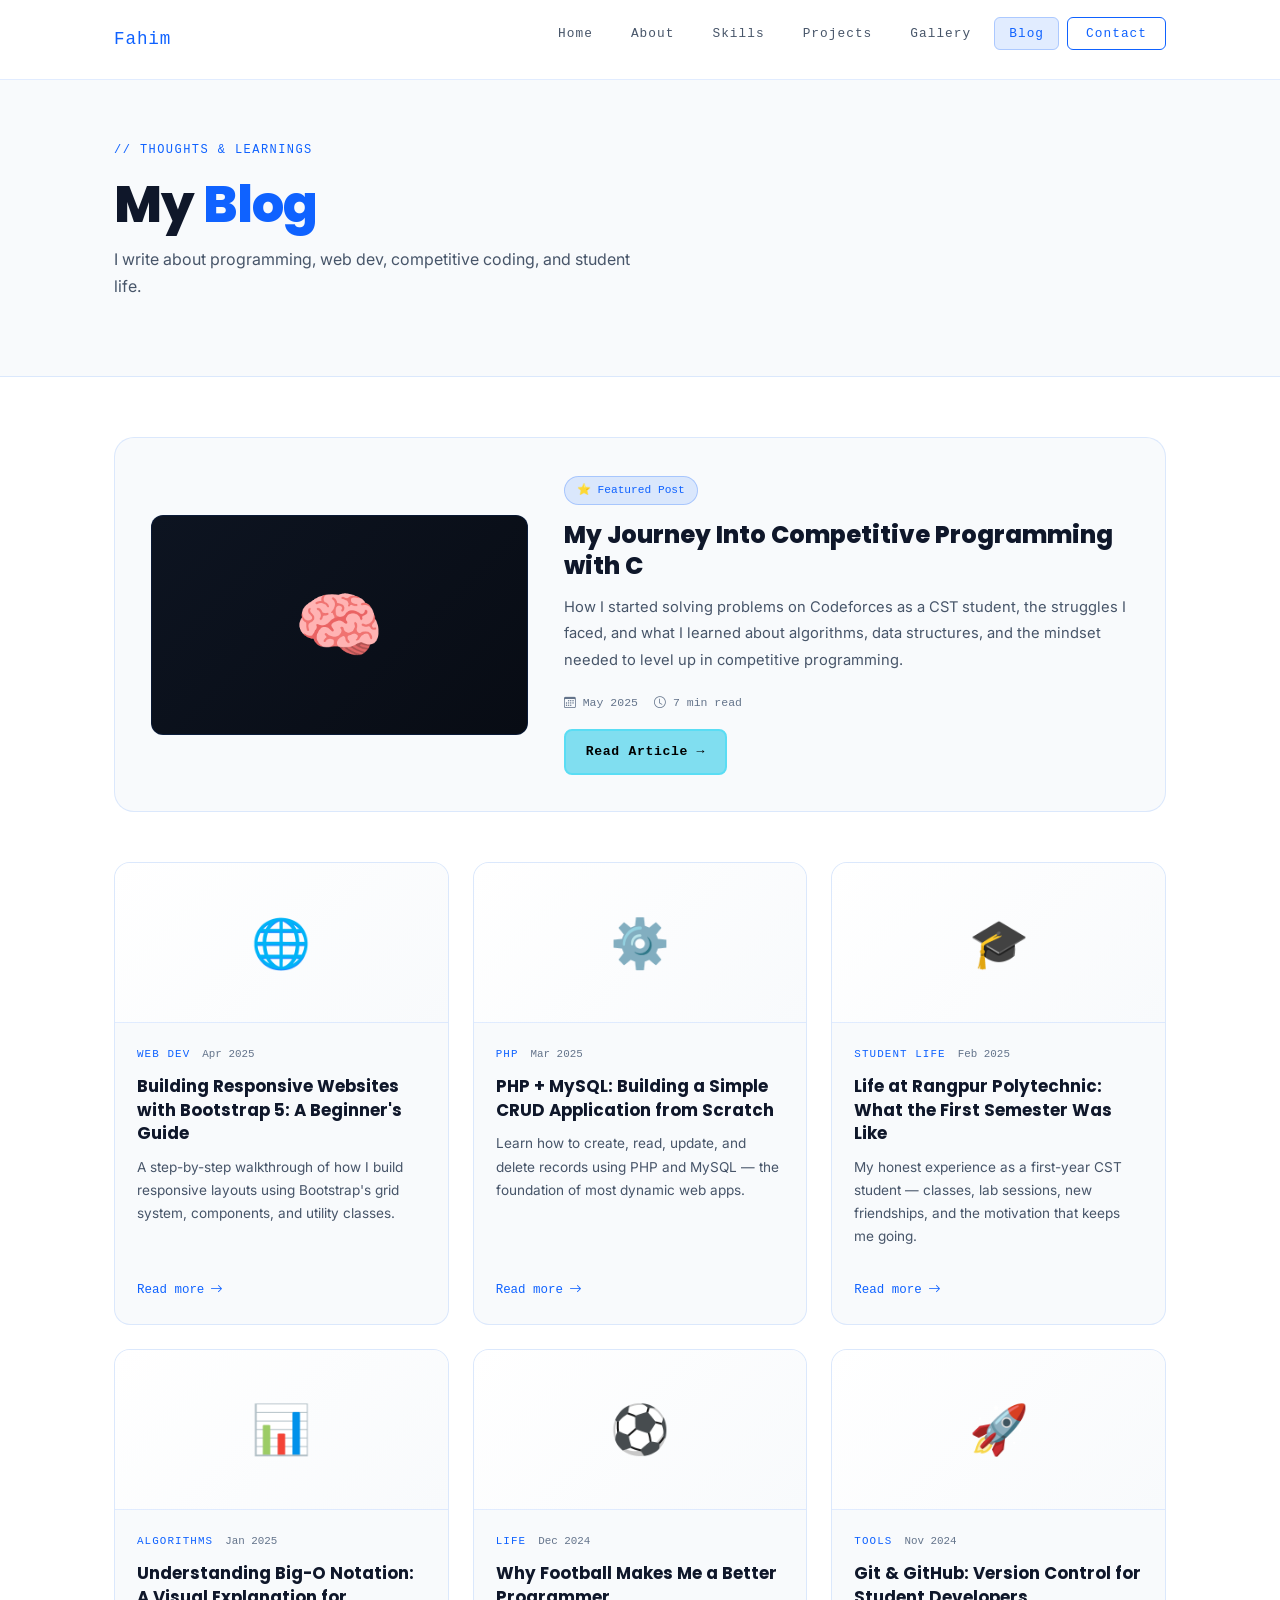
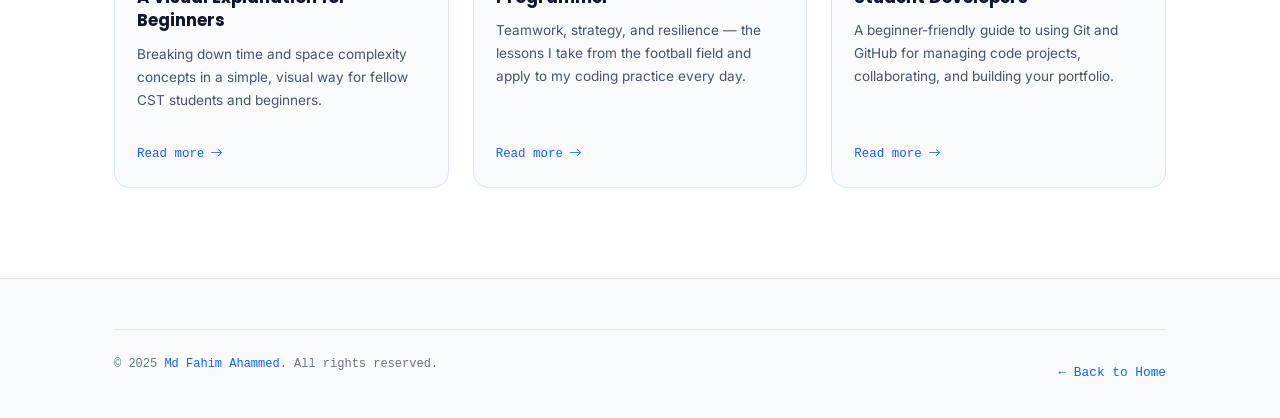
==== blog.html @ 5da4d7ac "first commit" ====
<!DOCTYPE html>
<html lang="en">
<head>
  <meta charset="UTF-8" />
  <meta name="viewport" content="width=device-width, initial-scale=1.0" />
  <title>Blog | Md Fahim Ahammed</title>
  <link href="https://cdn.jsdelivr.net/npm/bootstrap@5.3.2/dist/css/bootstrap.min.css" rel="stylesheet" />
  <link href="https://cdn.jsdelivr.net/npm/bootstrap-icons@1.11.3/font/bootstrap-icons.css" rel="stylesheet" />
  <link rel="stylesheet" href="../css/style.css" />
  <style>
    .page-hero {
      padding: 140px 0 60px;
      background: var(--bg-secondary);
      border-bottom: 1px solid var(--border);
    }
    .page-hero-tag {
      font-family: var(--font-mono);
      font-size: 0.75rem;
      color: var(--accent);
      letter-spacing: 0.12em;
      text-transform: uppercase;
      margin-bottom: 14px;
    }
    .page-hero-title {
      font-family: var(--font-display);
      font-size: clamp(2rem, 4vw, 3.2rem);
      font-weight: 800;
      letter-spacing: -0.02em;
    }
    .page-hero-title span { color: var(--accent); }
    .blog-section { padding: 60px 0 90px; }

    .featured-post {
      background: var(--bg-card);
      border: 1px solid var(--border);
      border-radius: 20px;
      padding: 36px;
      display: grid;
      grid-template-columns: 1fr 1.5fr;
      gap: 36px;
      align-items: center;
      margin-bottom: 50px;
      transition: var(--transition);
    }
    .featured-post:hover { border-color: var(--border-hover); box-shadow: var(--shadow-glow); }

    .featured-thumb {
      height: 220px;
      background: linear-gradient(135deg, #0d1421, #080c14);
      border-radius: 12px;
      display: flex;
      align-items: center;
      justify-content: center;
      font-size: 4.5rem;
      border: 1px solid var(--border);
    }

    .featured-label {
      display: inline-block;
      padding: 4px 12px;
      background: var(--accent-glow);
      border: 1px solid var(--border-hover);
      border-radius: 99px;
      font-family: var(--font-mono);
      font-size: 0.7rem;
      color: var(--accent);
      margin-bottom: 14px;
    }

    .featured-title {
      font-family: var(--font-display);
      font-size: 1.5rem;
      font-weight: 800;
      color: var(--text-primary);
      line-height: 1.3;
      margin-bottom: 12px;
    }

    .featured-excerpt {
      color: var(--text-secondary);
      font-size: 0.92rem;
      line-height: 1.8;
      margin-bottom: 20px;
    }

    @media (max-width: 768px) {
      .featured-post { grid-template-columns: 1fr; }
    }
  </style>
</head>
<body>

<!-- NAVBAR -->
<nav class="navbar" id="navbar">
  <div class="container">
    <a href="../index.html" class="nav-logo">Fahim<span></span></a>
    <ul class="nav-links" id="navLinks">
      <li><a href="../index.html">Home</a></li>
      <li><a href="../index.html#about">About</a></li>
      <li><a href="../index.html#skills">Skills</a></li>
      <li><a href="projects.html">Projects</a></li>
      <li><a href="gallery.html">Gallery</a></li>
      <li><a href="blog.html" class="active">Blog</a></li>
      <li><a href="../index.html#contact" class="nav-cta">Contact</a></li>
    </ul>
    <button class="hamburger" id="hamburger"><span></span><span></span><span></span></button>
  </div>
</nav>

<!-- PAGE HERO -->
<div class="page-hero">
  <div class="container">
    <div class="page-hero-tag">// Thoughts & Learnings</div>
    <h1 class="page-hero-title">My <span>Blog</span></h1>
    <p class="section-subtitle" style="margin-top:10px">I write about programming, web dev, competitive coding, and student life.</p>
  </div>
</div>

<!-- BLOG -->
<section class="blog-section">
  <div class="container">

    <!-- Featured Post -->
    <div class="featured-post fade-up">
      <div class="featured-thumb">🧠</div>
      <div>
        <span class="featured-label">⭐ Featured Post</span>
        <h2 class="featured-title">My Journey Into Competitive Programming with C</h2>
        <p class="featured-excerpt">
          How I started solving problems on Codeforces as a CST student, the struggles I faced,
          and what I learned about algorithms, data structures, and the mindset needed to level up in competitive programming.
        </p>
        <div style="display:flex;gap:16px;align-items:center;flex-wrap:wrap;">
          <span style="font-family:var(--font-mono);font-size:0.72rem;color:var(--text-muted)">
            <i class="bi bi-calendar3"></i> May 2025
          </span>
          <span style="font-family:var(--font-mono);font-size:0.72rem;color:var(--text-muted)">
            <i class="bi bi-clock"></i> 7 min read
          </span>
        </div>
        <a href="#" class="btn-primary" style="display:inline-flex;margin-top:16px;font-size:0.82rem;padding:10px 20px;">
          Read Article →
        </a>
      </div>
    </div>

    <!-- Blog Grid -->
    <div class="blog-grid">

      <a class="blog-card fade-up" href="#">
        <div class="blog-thumb">🌐</div>
        <div class="blog-body">
          <div class="blog-meta">
            <span class="blog-cat">Web Dev</span>
            <span class="blog-date">Apr 2025</span>
          </div>
          <h3 class="blog-title">Building Responsive Websites with Bootstrap 5: A Beginner's Guide</h3>
          <p class="blog-excerpt">
            A step-by-step walkthrough of how I build responsive layouts using Bootstrap's grid system, components, and utility classes.
          </p>
          <span class="blog-read-more">Read more <i class="bi bi-arrow-right"></i></span>
        </div>
      </a>

      <a class="blog-card fade-up" href="#">
        <div class="blog-thumb">⚙️</div>
        <div class="blog-body">
          <div class="blog-meta">
            <span class="blog-cat">PHP</span>
            <span class="blog-date">Mar 2025</span>
          </div>
          <h3 class="blog-title">PHP + MySQL: Building a Simple CRUD Application from Scratch</h3>
          <p class="blog-excerpt">
            Learn how to create, read, update, and delete records using PHP and MySQL — the foundation of most dynamic web apps.
          </p>
          <span class="blog-read-more">Read more <i class="bi bi-arrow-right"></i></span>
        </div>
      </a>

      <a class="blog-card fade-up" href="#">
        <div class="blog-thumb">🎓</div>
        <div class="blog-body">
          <div class="blog-meta">
            <span class="blog-cat">Student Life</span>
            <span class="blog-date">Feb 2025</span>
          </div>
          <h3 class="blog-title">Life at Rangpur Polytechnic: What the First Semester Was Like</h3>
          <p class="blog-excerpt">
            My honest experience as a first-year CST student — classes, lab sessions, new friendships, and the motivation that keeps me going.
          </p>
          <span class="blog-read-more">Read more <i class="bi bi-arrow-right"></i></span>
        </div>
      </a>

      <a class="blog-card fade-up" href="#">
        <div class="blog-thumb">📊</div>
        <div class="blog-body">
          <div class="blog-meta">
            <span class="blog-cat">Algorithms</span>
            <span class="blog-date">Jan 2025</span>
          </div>
          <h3 class="blog-title">Understanding Big-O Notation: A Visual Explanation for Beginners</h3>
          <p class="blog-excerpt">
            Breaking down time and space complexity concepts in a simple, visual way for fellow CST students and beginners.
          </p>
          <span class="blog-read-more">Read more <i class="bi bi-arrow-right"></i></span>
        </div>
      </a>

      <a class="blog-card fade-up" href="#">
        <div class="blog-thumb">⚽</div>
        <div class="blog-body">
          <div class="blog-meta">
            <span class="blog-cat">Life</span>
            <span class="blog-date">Dec 2024</span>
          </div>
          <h3 class="blog-title">Why Football Makes Me a Better Programmer</h3>
          <p class="blog-excerpt">
            Teamwork, strategy, and resilience — the lessons I take from the football field and apply to my coding practice every day.
          </p>
          <span class="blog-read-more">Read more <i class="bi bi-arrow-right"></i></span>
        </div>
      </a>

      <a class="blog-card fade-up" href="#">
        <div class="blog-thumb">🚀</div>
        <div class="blog-body">
          <div class="blog-meta">
            <span class="blog-cat">Tools</span>
            <span class="blog-date">Nov 2024</span>
          </div>
          <h3 class="blog-title">Git & GitHub: Version Control for Student Developers</h3>
          <p class="blog-excerpt">
            A beginner-friendly guide to using Git and GitHub for managing code projects, collaborating, and building your portfolio.
          </p>
          <span class="blog-read-more">Read more <i class="bi bi-arrow-right"></i></span>
        </div>
      </a>

    </div>
  </div>
</section>

<!-- FOOTER -->
<footer class="footer">
  <div class="container">
    <div class="footer-bottom">
      <p class="footer-copy">&copy; 2025 <span>Md Fahim Ahammed</span>. All rights reserved.</p>
      <a href="../index.html" style="font-family:var(--font-mono);font-size:0.8rem;color:var(--accent);text-decoration:none;">← Back to Home</a>
    </div>
  </div>
</footer>

<a href="#" class="back-top" id="backTop">↑</a>

<script src="https://cdn.jsdelivr.net/npm/bootstrap@5.3.2/dist/js/bootstrap.bundle.min.js"></script>
<script src="../js/main.js"></script>
</body>
</html>
---- css/style.css ----
/* =============================================
   Md Fahim Ahammed - Portfolio CSS
   ============================================= */

@import url("https://fonts.googleapis.com/css2?family=Inter:wght@300;400;500;600;700&family=Poppins:wght@400;500;600;700&display=swap");

:root {
  --bg-primary: #ffffff;
  --bg-secondary: #f8fafc;
  --bg-card: #f8fafc;
  --accent: #0f62ff;
  --accent-2: #7c3aed;
  --accent-glow: rgba(15, 98, 255, 0.12);
  --text-primary: #0f172a;
  --text-secondary: #475569;
  --text-muted: #64748b;

  --border: rgba(15, 98, 255, 0.12);
  --border-hover: rgba(15, 98, 255, 0.25);
  --font-display: "Poppins", sans-serif;
  --font-mono: "Space Mono", monospace;
  --font-body: "Inter", sans-serif;
  --transition: all 0.3s cubic-bezier(0.4, 0, 0.2, 1);
  --shadow-glow: 0 0 30px rgba(0, 212, 255, 0.15);
  --container-width: 1100px;
}

* {
  margin: 0;
  padding: 0;
  box-sizing: border-box;
}

html {
  scroll-behavior: smooth;
  font-size: 16px;
}

body {
  background-color: var(--bg-primary);
  color: var(--text-primary);
  font-family: var(--font-body);
  line-height: 1.7;
  overflow-x: hidden;
}

/* ---- Scrollbar ---- */
::-webkit-scrollbar {
  width: 5px;
}
::-webkit-scrollbar-track {
  background: var(--bg-primary);
}
::-webkit-scrollbar-thumb {
  background: var(--accent);
  border-radius: 99px;
}

/* ---- Selection ---- */
::selection {
  background: var(--accent);
  color: #000;
}

/* ---- Container ---- */
.container {
  max-width: var(--container-width);
  margin: 0 auto;
  padding: 0 24px;
}

/* =============================================
   NAVBAR
   ============================================= */
.navbar {
  position: fixed;
  top: 0;
  left: 0;
  right: 0;
  z-index: 1000;
  padding: 18px 0;
  background: rgba(255, 255, 255, 0.95);
  backdrop-filter: blur(20px);
  -webkit-backdrop-filter: blur(20px);
  border-bottom: 1px solid rgba(15, 98, 255, 0.12);
  transition: var(--transition);
}

.navbar.scrolled {
  padding: 12px 0;
  box-shadow: 0 10px 30px rgba(15, 98, 255, 0.08);
}

.navbar .container {
  display: flex;
  align-items: center;
  justify-content: space-between;
}

.nav-logo {
  font-family: var(--font-mono);
  font-size: 1.1rem;
  color: var(--accent);
  text-decoration: none;
  letter-spacing: 0.05em;
}

.nav-logo span {
  color: var(--text-secondary);
}

.nav-links {
  display: flex;
  align-items: center;
  gap: 8px;
  list-style: none;
}

.nav-links a {
  color: var(--text-secondary);
  text-decoration: none;
  font-family: var(--font-mono);
  font-size: 0.8rem;
  letter-spacing: 0.08em;
  padding: 8px 14px;
  border-radius: 6px;
  transition: var(--transition);
  border: 1px solid transparent;
}

.nav-links a:hover,
.nav-links a.active {
  color: var(--accent);
  border-color: var(--border-hover);
  background: var(--accent-glow);
}

.nav-cta {
  font-family: var(--font-mono);
  font-size: 0.8rem;
  color: var(--accent) !important;
  border: 1px solid var(--accent) !important;
  padding: 8px 18px !important;
  border-radius: 6px;
  transition: var(--transition) !important;
}

.nav-cta:hover {
  background: var(--accent) !important;
  color: #000 !important;
}

.hamburger {
  display: none;
  flex-direction: column;
  gap: 5px;
  cursor: pointer;
  padding: 4px;
  background: none;
  border: none;
}

.hamburger span {
  width: 24px;
  height: 2px;
  background: var(--accent);
  display: block;
  transition: var(--transition);
  border-radius: 2px;
}

.hamburger.open span:nth-child(1) {
  transform: rotate(45deg) translate(5px, 5px);
}
.hamburger.open span:nth-child(2) {
  opacity: 0;
}
.hamburger.open span:nth-child(3) {
  transform: rotate(-45deg) translate(5px, -5px);
}

/* =============================================
   HERO SECTION
   ============================================= */
.hero {
  min-height: 100vh;
  display: flex;
  align-items: center;
  padding: 120px 0 80px;
  position: relative;
  overflow: hidden;
}

.hero::before {
  content: "";
  position: absolute;
  top: -200px;
  right: -200px;
  width: 600px;
  height: 600px;
  background: radial-gradient(
    circle,
    rgba(0, 212, 255, 0.08) 0%,
    transparent 70%
  );
  pointer-events: none;
}

.hero::after {
  content: "";
  position: absolute;
  bottom: -100px;
  left: -100px;
  width: 400px;
  height: 400px;
  background: radial-gradient(
    circle,
    rgba(124, 58, 237, 0.06) 0%,
    transparent 70%
  );
  pointer-events: none;
}

.hero-grid {
  display: grid;
  grid-template-columns: 1fr 420px;
  gap: 60px;
  align-items: center;
}

.hero-tag {
  display: inline-flex;
  align-items: center;
  gap: 8px;
  font-family: var(--font-mono);
  font-size: 0.75rem;
  color: var(--accent);
  letter-spacing: 0.12em;
  text-transform: uppercase;
  margin-bottom: 24px;
  padding: 6px 14px;
  border: 1px solid var(--border-hover);
  border-radius: 99px;
  background: var(--accent-glow);
}

.hero-tag::before {
  content: "";
  width: 6px;
  height: 6px;
  background: var(--accent);
  border-radius: 50%;
  animation: pulse 2s infinite;
}

@keyframes pulse {
  0%,
  100% {
    opacity: 1;
    transform: scale(1);
  }
  50% {
    opacity: 0.5;
    transform: scale(0.8);
  }
}

.hero-title {
  font-family: var(--font-display);
  font-size: clamp(2.2rem, 5vw, 3.8rem);
  font-weight: 800;
  line-height: 1.1;
  margin-bottom: 16px;
  letter-spacing: -0.02em;
}

.hero-title .name {
  color: var(--accent);
  display: block;
}

.hero-subtitle {
  font-family: var(--font-mono);
  font-size: clamp(0.85rem, 1.5vw, 1rem);
  color: var(--text-secondary);
  margin-bottom: 20px;
  letter-spacing: 0.05em;
}

.typed-text {
  color: var(--accent);
  border-right: 2px solid var(--accent);
  animation: blink 0.8s infinite;
}

@keyframes blink {
  0%,
  100% {
    border-color: var(--accent);
  }
  50% {
    border-color: transparent;
  }
}

.hero-description {
  color: var(--text-secondary);
  font-size: 1rem;
  max-width: 520px;
  margin-bottom: 36px;
  line-height: 1.8;
}

.hero-buttons {
  display: flex;
  gap: 14px;
  flex-wrap: wrap;
  margin-bottom: 40px;
}

.btn-primary {
  display: inline-flex;
  align-items: center;
  gap: 8px;
  padding: 14px 28px;
  background-color: #4ad3ebb0;
  color: #000000;
  font-family: var(--font-mono);
  font-size: 0.85rem;
  font-weight: 700;
  text-decoration: none;
  border-radius: 8px;
  letter-spacing: 0.05em;
  transition: var(--transition);
  border: 2px solid #5addf4;
}

.btn-primary:hover {
  background: rgba(255, 255, 255, 0.95);
  color: var(--accent-2);
  border-color: rgba(15, 98, 255, 0.12);
  box-shadow: 0 14px 35px rgba(15, 98, 255, 0.12);
  transform: translateY(-2px);
}

.btn-secondary {
  display: inline-flex;
  align-items: center;
  gap: 8px;
  padding: 14px 28px;
  background: transparent;
  color: var(--text-primary);
  font-family: var(--font-mono);
  font-size: 0.85rem;
  text-decoration: none;
  border-radius: 8px;
  letter-spacing: 0.05em;
  transition: var(--transition);
  border: 2px solid var(--border);
}

.btn-secondary:hover {
  border-color: rgba(15, 98, 255, 0.12);
  color: var(--accent);
  background: rgba(255, 255, 255, 0.95);
  box-shadow: 0 14px 35px rgba(15, 98, 255, 0.12);
  transform: translateY(-2px);
}

.hero-socials {
  display: flex;
  gap: 12px;
}

.social-link {
  width: 40px;
  height: 40px;
  display: flex;
  align-items: center;
  justify-content: center;
  border: 1px solid var(--border);
  border-radius: 8px;
  color: var(--text-secondary);
  text-decoration: none;
  transition: var(--transition);
  font-size: 1rem;
}

.social-link:hover {
  border-color: var(--accent);
  color: var(--accent);
  background: var(--accent-glow);
  transform: translateY(-3px);
}

/* Hero Image */
.hero-image-wrap {
  position: relative;
  display: flex;
  justify-content: center;
}

.hero-image-frame {
  position: relative;
  width: 340px;
  height: 420px;
}

.hero-image-frame::before {
  content: "";
  position: absolute;
  inset: -2px;
  border-radius: 20px;
  background: linear-gradient(
    135deg,
    var(--accent),
    var(--accent-2),
    transparent
  );
  z-index: 0;
}

.hero-image-frame::after {
  content: "";
  position: absolute;
  top: 16px;
  left: 16px;
  right: -16px;
  bottom: -16px;
  border: 1px solid var(--border-hover);
  border-radius: 20px;
  z-index: -1;
}

.hero-image-frame img {
  position: relative;
  z-index: 1;
  width: 100%;
  height: 100%;
  object-fit: cover;
  border-radius: 18px;
  display: block;
}

.hero-badge {
  position: absolute;
  bottom: -20px;
  left: -20px;
  background: var(--bg-card);
  border: 1px solid var(--border-hover);
  border-radius: 12px;
  padding: 12px 16px;
  display: flex;
  align-items: center;
  gap: 10px;
  z-index: 2;
}

.hero-badge .badge-icon {
  font-size: 1.5rem;
}

.hero-badge .badge-text {
  font-family: var(--font-mono);
  font-size: 0.7rem;
  color: var(--text-secondary);
  line-height: 1.4;
}

.hero-badge .badge-text strong {
  display: block;
  color: var(--accent);
  font-size: 0.8rem;
}

/* Stats bar */
.hero-stats {
  display: flex;
  gap: 40px;
  margin-top: 20px;
  padding-top: 20px;
  border-top: 1px solid var(--border);
}

.stat-item .stat-num {
  font-family: var(--font-display);
  font-size: 1.6rem;
  font-weight: 800;
  color: var(--accent);
  line-height: 1;
}

.stat-item .stat-label {
  font-size: 0.75rem;
  color: var(--text-muted);
  font-family: var(--font-mono);
  letter-spacing: 0.05em;
  margin-top: 4px;
}

/* =============================================
   SECTION COMMON
   ============================================= */
section {
  padding: 90px 0;
}

.section-header {
  margin-bottom: 56px;
}

.section-tag {
  display: inline-flex;
  align-items: center;
  gap: 8px;
  font-family: var(--font-mono);
  font-size: 0.72rem;
  color: var(--accent);
  letter-spacing: 0.15em;
  text-transform: uppercase;
  margin-bottom: 12px;
}

.section-tag::before {
  content: "//";
  opacity: 0.5;
}

.section-title {
  font-family: var(--font-display);
  font-size: clamp(1.8rem, 3vw, 2.6rem);
  font-weight: 800;
  line-height: 1.15;
  letter-spacing: -0.02em;
}

.section-title span {
  color: var(--accent);
}

.section-subtitle {
  color: var(--text-secondary);
  font-size: 1rem;
  margin-top: 12px;
  max-width: 520px;
}

/* =============================================
   ABOUT SECTION
   ============================================= */
.about-bg {
  background: var(--bg-secondary);
}

.about-grid {
  display: grid;
  grid-template-columns: 1fr 1fr;
  gap: 60px;
  align-items: start;
}

.about-text p {
  color: var(--text-secondary);
  margin-bottom: 16px;
  line-height: 1.85;
}

.about-text p strong {
  color: var(--accent);
}

.about-info-grid {
  display: grid;
  grid-template-columns: 1fr 1fr;
  gap: 14px;
  margin-top: 28px;
}

.info-item {
  background: var(--bg-card);
  border: 1px solid var(--border);
  border-radius: 10px;
  padding: 14px 16px;
  transition: var(--transition);
}

.info-item:hover {
  border-color: var(--border-hover);
}

.info-item .info-label {
  font-family: var(--font-mono);
  font-size: 0.68rem;
  color: var(--text-muted);
  text-transform: uppercase;
  letter-spacing: 0.1em;
  margin-bottom: 4px;
}

.info-item .info-value {
  font-size: 0.9rem;
  color: var(--text-primary);
  font-weight: 500;
}

/* Education Timeline */
.education-title {
  font-family: var(--font-display);
  font-size: 1.1rem;
  font-weight: 700;
  color: var(--text-primary);
  margin-bottom: 20px;
}

.timeline {
  position: relative;
  padding-left: 24px;
}

.timeline::before {
  content: "";
  position: absolute;
  left: 0;
  top: 0;
  bottom: 0;
  width: 1px;
  background: var(--border);
}

.timeline-item {
  position: relative;
  margin-bottom: 28px;
  padding-bottom: 28px;
  border-bottom: 1px solid var(--border);
}

.timeline-item:last-child {
  border-bottom: none;
  margin-bottom: 0;
}

.timeline-item::before {
  content: "";
  position: absolute;
  left: -28px;
  top: 6px;
  width: 10px;
  height: 10px;
  background: var(--accent);
  border-radius: 50%;
  box-shadow: 0 0 10px var(--accent);
}

.timeline-year {
  font-family: var(--font-mono);
  font-size: 0.72rem;
  color: var(--accent);
  letter-spacing: 0.1em;
  margin-bottom: 6px;
}

.timeline-school {
  font-family: var(--font-display);
  font-size: 1rem;
  font-weight: 700;
  color: var(--text-primary);
  margin-bottom: 4px;
}

.timeline-detail {
  font-size: 0.85rem;
  color: var(--text-secondary);
}

.timeline-badge {
  display: inline-block;
  margin-top: 6px;
  padding: 3px 10px;
  background: var(--accent-glow);
  border: 1px solid var(--border-hover);
  border-radius: 99px;
  font-family: var(--font-mono);
  font-size: 0.7rem;
  color: var(--accent);
}

/* =============================================
   SKILLS SECTION
   ============================================= */
.skills-grid {
  display: grid;
  grid-template-columns: repeat(auto-fit, minmax(260px, 1fr));
  gap: 20px;
}

.skill-card {
  background: var(--bg-card);
  border: 1px solid var(--border);
  border-radius: 14px;
  padding: 24px;
  transition: var(--transition);
  position: relative;
  overflow: hidden;
}

.skill-card::before {
  content: "";
  position: absolute;
  top: 0;
  left: 0;
  right: 0;
  height: 2px;
  background: linear-gradient(90deg, var(--accent), var(--accent-2));
  transform: scaleX(0);
  transition: var(--transition);
}

.skill-card:hover::before {
  transform: scaleX(1);
}
.skill-card:hover {
  border-color: var(--border-hover);
  transform: translateY(-4px);
}

.skill-card-icon {
  font-size: 1.8rem;
  margin-bottom: 14px;
}

.skill-card-title {
  font-family: var(--font-display);
  font-size: 1rem;
  font-weight: 700;
  color: var(--text-primary);
  margin-bottom: 14px;
}

.skill-tags {
  display: flex;
  flex-wrap: wrap;
  gap: 8px;
}

.skill-tag {
  padding: 4px 10px;
  background: var(--bg-secondary);
  border: 1px solid var(--border);
  border-radius: 6px;
  font-family: var(--font-mono);
  font-size: 0.72rem;
  color: var(--text-secondary);
  transition: var(--transition);
}

.skill-tag:hover {
  background-color: #f6a9ee;
  border-color: #bf72af:
  color: black;
}

.learning-note {
  margin-top: 16px;
  font-family: var(--font-mono);
  font-size: 0.82rem;
  color: var(--text-secondary);
  line-height: 1.5;
}

.learning-note a {
  color: var(--accent);
  text-decoration: none;
}

.learning-note a:hover {
  text-decoration: underline;
}

/* =============================================
   PROJECTS SECTION
   ============================================= */
.projects-bg {
  background: var(--bg-secondary);
}

.projects-grid {
  display: grid;
  grid-template-columns: repeat(auto-fit, minmax(300px, 1fr));
  gap: 24px;
}

.project-card {
  background: var(--bg-card);
  border: 1px solid var(--border);
  border-radius: 16px;
  overflow: hidden;
  transition: var(--transition);
  display: flex;
  flex-direction: column;
}

.project-card:hover {
  border-color: rgba(15, 98, 255, 0.18);
  transform: translateY(-4px);
  box-shadow:
    0 12px 24px rgba(15, 98, 255, 0.12),
    0 4px 16px rgba(15, 23, 42, 0.08);
}

.project-img {
  height: 190px;
  background: linear-gradient(135deg, var(--bg-secondary), var(--bg-primary));
  display: flex;
  align-items: center;
  justify-content: center;
  font-size: 3.5rem;
  position: relative;
  overflow: hidden;
}

.project-img img {
  width: 100%;
  height: 100%;
  object-fit: cover;
  display: block;
}

.project-img::after {
  content: "";
  position: absolute;
  inset: 0;
  /* background: linear-gradient(to bottom, transparent 50%, var(--bg-card)); */
}

.project-body {
  padding: 22px;
  flex: 1;
  display: flex;
  flex-direction: column;
}

.project-status {
  display: inline-block;
  padding: 3px 10px;
  border-radius: 99px;
  font-family: var(--font-mono);
  font-size: 0.68rem;
  letter-spacing: 0.08em;
  margin-bottom: 12px;
}

.project-status.live {
  background: rgba(0, 255, 128, 0.1);
  border: 1px solid rgba(0, 255, 128, 0.3);
  color: var(--accent-2);
}

.project-status.wip {
  background: rgba(255, 166, 0, 0.1);
  border: 1px solid rgba(255, 166, 0, 0.3);
  color: #ffa600;
}

.project-title {
  font-family: var(--font-display);
  font-size: 1.15rem;
  font-weight: 700;
  color: var(--text-primary);
  margin-bottom: 8px;
}

.project-desc {
  color: var(--text-secondary);
  font-size: 0.88rem;
  line-height: 1.7;
  flex: 1;
  margin-bottom: 18px;
}

.project-tech {
  display: flex;
  flex-wrap: wrap;
  gap: 6px;
  margin-bottom: 18px;
}

.tech-tag {
  padding: 3px 10px;
  background: var(--accent-glow);
  border: 1px solid var(--border-hover);
  border-radius: 6px;
  font-family: var(--font-mono);
  font-size: 0.68rem;
  color: var(--accent);
}

.project-links {
  display: flex;
  gap: 10px;
}

.project-link {
  display: inline-flex;
  align-items: center;
  gap: 6px;
  padding: 8px 16px;
  border-radius: 8px;
  font-family: var(--font-mono);
  font-size: 0.75rem;
  text-decoration: none;
  transition: var(--transition);
  border: 1px solid var(--border);
  color: var(--text-secondary);
}

.project-link:hover {
  border-color: var(--accent);
  color: var(--accent);
  background: var(--accent-glow);
}

.project-link.primary {
  background-color: #5addf4;
  color: #000;
  border-color: #05cff2;
}

.project-link.primary:hover {
  background: transparent;
  color: var(--accent);
}

/* =============================================
   GALLERY SECTION
   ============================================= */
.gallery-grid {
  display: grid;
  grid-template-columns: repeat(auto-fill, minmax(220px, 1fr));
  gap: 16px;
}

.gallery-item {
  position: relative;
  aspect-ratio: 1;
  border-radius: 12px;
  overflow: hidden;
  border: 1px solid var(--border);
  cursor: pointer;
  background: var(--bg-card);
  display: flex;
  align-items: center;
  justify-content: center;
  transition: var(--transition);
}

.gallery-item img {
  width: 100%;
  height: 100%;
  object-fit: cover;
  transition: var(--transition);
}

.gallery-item:hover img {
  transform: scale(1.05);
}

.gallery-overlay {
  position: absolute;
  inset: 0;
  background: rgba(0, 0, 0, 0.65);
  display: flex;
  align-items: center;
  justify-content: center;
  opacity: 0;
  transition: var(--transition);
}

.gallery-item:hover .gallery-overlay {
  opacity: 1;
}

.gallery-overlay span {
  color: #fff;
  font-size: 1.5rem;
}

.gallery-placeholder {
  font-size: 2.5rem;
  color: var(--text-muted);
  flex-direction: column;
  gap: 8px;
}

.gallery-placeholder p {
  font-size: 0.75rem;
  color: var(--text-muted);
  font-family: var(--font-mono);
}

/* Lightbox */
.lightbox {
  display: none;
  position: fixed;
  inset: 0;
  z-index: 9999;
  background: rgba(0, 0, 0, 0.92);
  align-items: center;
  justify-content: center;
}

.lightbox.active {
  display: flex;
}

.lightbox img {
  max-width: 90vw;
  max-height: 90vh;
  border-radius: 12px;
  object-fit: contain;
}

.lightbox-close {
  position: absolute;
  top: 20px;
  right: 24px;
  font-size: 2rem;
  color: #fff;
  cursor: pointer;
  background: none;
  border: none;
  line-height: 1;
}

.page-hero {
  padding: 140px 0 60px;
  background: var(--bg-secondary);
  border-bottom: 1px solid var(--border);
}

.page-hero-tag {
  font-family: var(--font-mono);
  font-size: 0.75rem;
  color: var(--accent);
  letter-spacing: 0.12em;
  text-transform: uppercase;
  margin-bottom: 14px;
}

.page-hero-title {
  font-family: var(--font-display);
  font-size: clamp(2rem, 4vw, 3.2rem);
  font-weight: 800;
  letter-spacing: -0.02em;
}

.page-hero-title span {
  color: var(--accent);
}

.page-hero-subtitle {
  margin-top: 10px;
}

.gallery-section {
  padding: 60px 0 90px;
}

.gallery-masonry {
  columns: 4;
  column-gap: 16px;
}

@media (max-width: 992px) {
  .gallery-masonry {
    columns: 3;
  }
}

@media (max-width: 640px) {
  .gallery-masonry {
    columns: 2;
  }
}

.gallery-cell {
  break-inside: avoid;
  margin-bottom: 16px;
  border-radius: 12px;
  overflow: hidden;
  border: 1px solid var(--border);
  background: var(--bg-card);
  position: relative;
  cursor: pointer;
  transition: var(--transition);
}

.gallery-cell:hover {
  border-color: var(--border);
  transform: none;
}

.gallery-cell img {
  width: 100%;
  display: block;
  transition: var(--transition);
}

.gallery-cell:hover img {
  transform: none;
}

.gallery-cell .overlay {
  position: absolute;
  inset: 0;
  background: rgba(0, 0, 0, 0.6);
  display: flex;
  align-items: center;
  justify-content: center;
  opacity: 0;
  transition: var(--transition);
  pointer-events: none;
}

.gallery-cell:hover .overlay {
  opacity: 0;
}

.gallery-cell .overlay i {
  font-size: 2rem;
  color: #fff;
}

.gallery-placeholder-cell {
  aspect-ratio: 1;
  display: flex;
  flex-direction: column;
  align-items: center;
  justify-content: center;
  gap: 8px;
  color: var(--text-muted);
  font-family: var(--font-mono);
  font-size: 0.72rem;
  text-align: center;
  padding: 20px;
}

.gallery-placeholder-cell .ph-icon {
  font-size: 2.2rem;
}

.add-photos-notice {
  background: var(--bg-card);
  border: 1px dashed var(--border-hover);
  border-radius: 14px;
  padding: 40px;
  text-align: center;
  margin-bottom: 40px;
}

.add-photos-notice .notice-icon {
  font-size: 2.5rem;
  margin-bottom: 12px;
}

.add-photos-notice h3 {
  font-family: var(--font-display);
  font-size: 1.2rem;
  margin-bottom: 8px;
}

.add-photos-notice p {
  color: var(--text-secondary);
  font-size: 0.88rem;
  max-width: 420px;
  margin: 0 auto;
}

.gallery-note-block {
  margin-top: 40px;
  padding: 20px;
  background: var(--bg-card);
  border: 1px solid var(--border);
  border-radius: 12px;
}

.gallery-note-text {
  font-family: var(--font-mono);
  font-size: 0.78rem;
  color: var(--text-secondary);
  margin: 0;
}

.accent-code {
  color: var(--accent);
}

.secondary-code {
  color: var(--text-secondary);
}

.accent-strong {
  color: var(--accent);
}

.footer-back-link {
  font-family: var(--font-mono);
  font-size: 0.8rem;
  color: var(--accent);
  text-decoration: none;
}

/* =============================================
   BLOG SECTION
   ============================================= */
.blog-bg {
  background: var(--bg-secondary);
}

.blog-grid {
  display: grid;
  grid-template-columns: repeat(auto-fit, minmax(300px, 1fr));
  gap: 24px;
}

.blog-card {
  background: var(--bg-card);
  border: 1px solid var(--border);
  border-radius: 16px;
  overflow: hidden;
  transition: var(--transition);
  text-decoration: none;
  display: flex;
  flex-direction: column;
}

.blog-card:hover {
  border-color: var(--border-hover);
  transform: translateY(-5px);
  box-shadow: var(--shadow-glow);
}

.blog-thumb {
  height: 160px;
  background: linear-gradient(135deg, var(--bg-primary), var(--bg-secondary));
  display: flex;
  align-items: center;
  justify-content: center;
  font-size: 3rem;
  border-bottom: 1px solid var(--border);
}

.blog-body {
  padding: 22px;
  flex: 1;
  display: flex;
  flex-direction: column;
}

.blog-meta {
  display: flex;
  align-items: center;
  gap: 12px;
  margin-bottom: 12px;
}

.blog-cat {
  font-family: var(--font-mono);
  font-size: 0.68rem;
  color: var(--accent);
  letter-spacing: 0.1em;
  text-transform: uppercase;
}

.blog-date {
  font-family: var(--font-mono);
  font-size: 0.68rem;
  color: var(--text-muted);
}

.blog-title {
  font-family: var(--font-display);
  font-size: 1.05rem;
  font-weight: 700;
  color: var(--text-primary);
  line-height: 1.4;
  margin-bottom: 10px;
}

.blog-excerpt {
  font-size: 0.85rem;
  color: var(--text-secondary);
  line-height: 1.7;
  flex: 1;
}

.blog-read-more {
  display: inline-flex;
  align-items: center;
  gap: 6px;
  margin-top: 16px;
  font-family: var(--font-mono);
  font-size: 0.78rem;
  color: var(--accent);
}

/* =============================================
   CONTACT SECTION
   ============================================= */
.contact-grid {
  display: grid;
  grid-template-columns: 1fr 1.4fr;
  gap: 60px;
  align-items: start;
}

.contact-info-title {
  font-family: var(--font-display);
  font-size: 1.1rem;
  font-weight: 700;
  margin-bottom: 20px;
}

.contact-info-desc {
  color: var(--text-secondary);
  font-size: 0.92rem;
  line-height: 1.8;
  margin-bottom: 28px;
}

.contact-item {
  display: flex;
  align-items: flex-start;
  gap: 14px;
  margin-bottom: 20px;
}

.contact-icon {
  width: 40px;
  height: 40px;
  background: var(--accent-glow);
  border: 1px solid var(--border-hover);
  border-radius: 8px;
  display: flex;
  align-items: center;
  justify-content: center;
  font-size: 1rem;
  flex-shrink: 0;
}

.contact-item-text .label {
  font-family: var(--font-mono);
  font-size: 0.68rem;
  color: var(--text-muted);
  text-transform: uppercase;
  letter-spacing: 0.1em;
  margin-bottom: 2px;
}

.contact-item-text .value {
  color: var(--text-primary);
  font-size: 0.9rem;
}

.contact-item-text a {
  color: var(--text-primary);
  text-decoration: none;
  transition: var(--transition);
}

.contact-item-text a:hover {
  color: var(--accent);
}

.contact-socials {
  display: flex;
  gap: 10px;
  margin-top: 24px;
  flex-wrap: wrap;
}

.contact-social-link {
  display: flex;
  align-items: center;
  gap: 8px;
  padding: 9px 14px;
  border: 1px solid var(--border);
  border-radius: 8px;
  text-decoration: none;
  color: var(--text-secondary);
  font-family: var(--font-mono);
  font-size: 0.72rem;
  transition: var(--transition);
}

.contact-social-link:hover {
  border-color: var(--accent);
  color: var(--accent);
  background: var(--accent-glow);
}

/* Contact Form */
.contact-form {
  background: var(--bg-card);
  border: 1px solid var(--border);
  border-radius: 16px;
  padding: 32px;
}

.form-group {
  margin-bottom: 20px;
}

.form-group label {
  display: block;
  font-family: var(--font-mono);
  font-size: 0.72rem;
  color: var(--text-secondary);
  letter-spacing: 0.1em;
  text-transform: uppercase;
  margin-bottom: 8px;
}

.form-group input,
.form-group textarea,
.form-group select {
  width: 100%;
  background: var(--bg-secondary);
  border: 1px solid var(--border);
  border-radius: 8px;
  padding: 12px 16px;
  color: var(--text-primary);
  font-family: var(--font-body);
  font-size: 0.92rem;
  outline: none;
  transition: var(--transition);
  resize: vertical;
}

.form-group input:focus,
.form-group textarea:focus,
.form-group select:focus {
  border-color: var(--accent);
  box-shadow: 0 0 0 3px var(--accent-glow);
}

.form-group textarea {
  min-height: 130px;
}

.form-row {
  display: grid;
  grid-template-columns: 1fr 1fr;
  gap: 16px;
}

.btn-submit {
  width: 100%;
  padding: 14px;
  background: var(--accent);
  color: #000;
  font-family: var(--font-mono);
  font-size: 0.85rem;
  font-weight: 700;
  letter-spacing: 0.08em;
  border: 2px solid var(--accent);
  border-radius: 8px;
  cursor: pointer;
  transition: var(--transition);
  display: flex;
  align-items: center;
  justify-content: center;
  gap: 8px;
}

.btn-submit:hover {
  background: transparent;
  color: var(--accent);
}

/* Notification Toast */
.toast {
  position: fixed;
  bottom: 30px;
  right: 30px;
  background: var(--bg-card);
  border: 1px solid #00ff80;
  border-radius: 12px;
  padding: 16px 22px;
  display: flex;
  align-items: center;
  gap: 12px;
  z-index: 9999;
  transform: translateY(100px);
  opacity: 0;
  transition: all 0.4s cubic-bezier(0.4, 0, 0.2, 1);
  min-width: 280px;
}

.toast.show {
  transform: translateY(0);
  opacity: 1;
}

.toast-icon {
  font-size: 1.3rem;
}
.toast-msg {
  font-family: var(--font-mono);
  font-size: 0.82rem;
  color: var(--text-primary);
}
.toast-msg span {
  display: block;
  font-size: 0.72rem;
  color: var(--text-muted);
  margin-top: 2px;
}

/* =============================================
   FOOTER
   ============================================= */
.footer {
  background: var(--bg-secondary);
  border-top: 1px solid var(--border);
  padding: 50px 0 28px;
}

.footer-grid {
  display: grid;
  grid-template-columns: 1.5fr 1fr 1fr;
  gap: 40px;
  margin-bottom: 40px;
}

.footer-brand {
  font-family: var(--font-mono);
  font-size: 1.1rem;
  color: var(--accent);
  margin-bottom: 12px;
  cursor: pointer;
  transition: var(--transition);
  display: inline-block;
  padding: 6px 10px;
  border-radius: 6px;
}



.footer-brand:hover span {
  display: none;
}

.footer-desc {
  color: var(--text-secondary);
  font-size: 0.88rem;
  line-height: 1.8;
  max-width: 280px;
}

.footer-col-title {
  font-family: var(--font-mono);
  font-size: 0.72rem;
  color: var(--text-muted);
  text-transform: uppercase;
  letter-spacing: 0.15em;
  margin-bottom: 16px;
}

.footer-links {
  list-style: none;
  display: flex;
  flex-direction: column;
  gap: 10px;
}

.footer-links a {
  color: var(--text-secondary);
  text-decoration: none;
  font-size: 0.88rem;
  transition: var(--transition);
  padding: 10px 14px;
  border-radius: 8px;
  border: 1px solid transparent;
  display: inline-block;
}

.footer-links a:hover {
  color: var(--accent);
  background: var(--accent-glow);
  border: 1px solid rgba(15, 98, 255, 0.35);
  transform: translateX(4px);
  box-shadow: 0 4px 12px rgba(15, 98, 255, 0.12);
}

.footer-bottom {
  border-top: 1px solid var(--border);
  padding-top: 24px;
  display: flex;
  align-items: center;
  justify-content: space-between;
  flex-wrap: wrap;
  gap: 12px;
}

.footer-copy {
  font-family: var(--font-mono);
  font-size: 0.75rem;
  color: var(--text-muted);
}

.footer-copy span {
  color: var(--accent);
}

/* =============================================
   BACK TO TOP
   ============================================= */
.back-top {
  position: fixed;
  bottom: 30px;
  left: 30px;
  width: 42px;
  height: 42px;
  background: var(--bg-card);
  border: 1px solid var(--border-hover);
  border-radius: 8px;
  display: flex;
  align-items: center;
  justify-content: center;
  text-decoration: none;
  color: var(--accent);
  font-size: 1rem;
  transition: var(--transition);
  opacity: 0;
  visibility: hidden;
  z-index: 999;
}

.back-top.visible {
  opacity: 1;
  visibility: visible;
}
.back-top:hover {
  background: var(--accent);
  color: #000;
  transform: translateY(-3px);
}

/* =============================================
   ANIMATIONS
   ============================================= */
.fade-up {
  opacity: 0;
  transform: translateY(30px);
  transition:
    opacity 0.6s ease,
    transform 0.6s ease;
}

.fade-up.visible {
  opacity: 1;
  transform: translateY(0);
}

/* =============================================
   MOBILE MENU
   ============================================= */
@media (max-width: 768px) {
  .hamburger {
    display: flex;
  }

  .nav-links {
    position: fixed;
    top: 70px;
    left: 0;
    right: 0;
    background: var(--bg-secondary);
    border-bottom: 1px solid var(--border);
    flex-direction: column;
    padding: 20px;
    gap: 6px;
    transform: translateY(-120%);
    transition: var(--transition);
    z-index: 999;
  }

  .nav-links.open {
    transform: translateY(0);
  }
  .nav-links a {
    width: 100%;
    padding: 12px 16px;
    border-radius: 8px;
  }

  .hero-grid {
    grid-template-columns: 1fr;
    text-align: center;
  }
  .hero-image-wrap {
    order: -1;
    margin-bottom: 20px;
  }
  .hero-image-frame {
    width: 220px;
    height: 280px;
    margin: 0 auto;
  }
  .hero-buttons {
    justify-content: center;
  }
  .hero-socials {
    justify-content: center;
  }
  .hero-stats {
    justify-content: center;
    gap: 28px;
  }
  .hero-badge {
    display: none;
  }

  .about-grid {
    grid-template-columns: 1fr;
    gap: 36px;
  }
  .about-info-grid {
    grid-template-columns: 1fr 1fr;
  }

  .contact-grid {
    grid-template-columns: 1fr;
  }
  .form-row {
    grid-template-columns: 1fr;
  }

  .footer-grid {
    grid-template-columns: 1fr;
    gap: 30px;
  }
  .footer-bottom {
    flex-direction: column;
    text-align: center;
  }
}

@media (max-width: 480px) {
  .about-info-grid {
    grid-template-columns: 1fr;
  }
  .hero-stats {
    gap: 20px;
  }
  .gallery-grid {
    grid-template-columns: repeat(2, 1fr);
  }
}
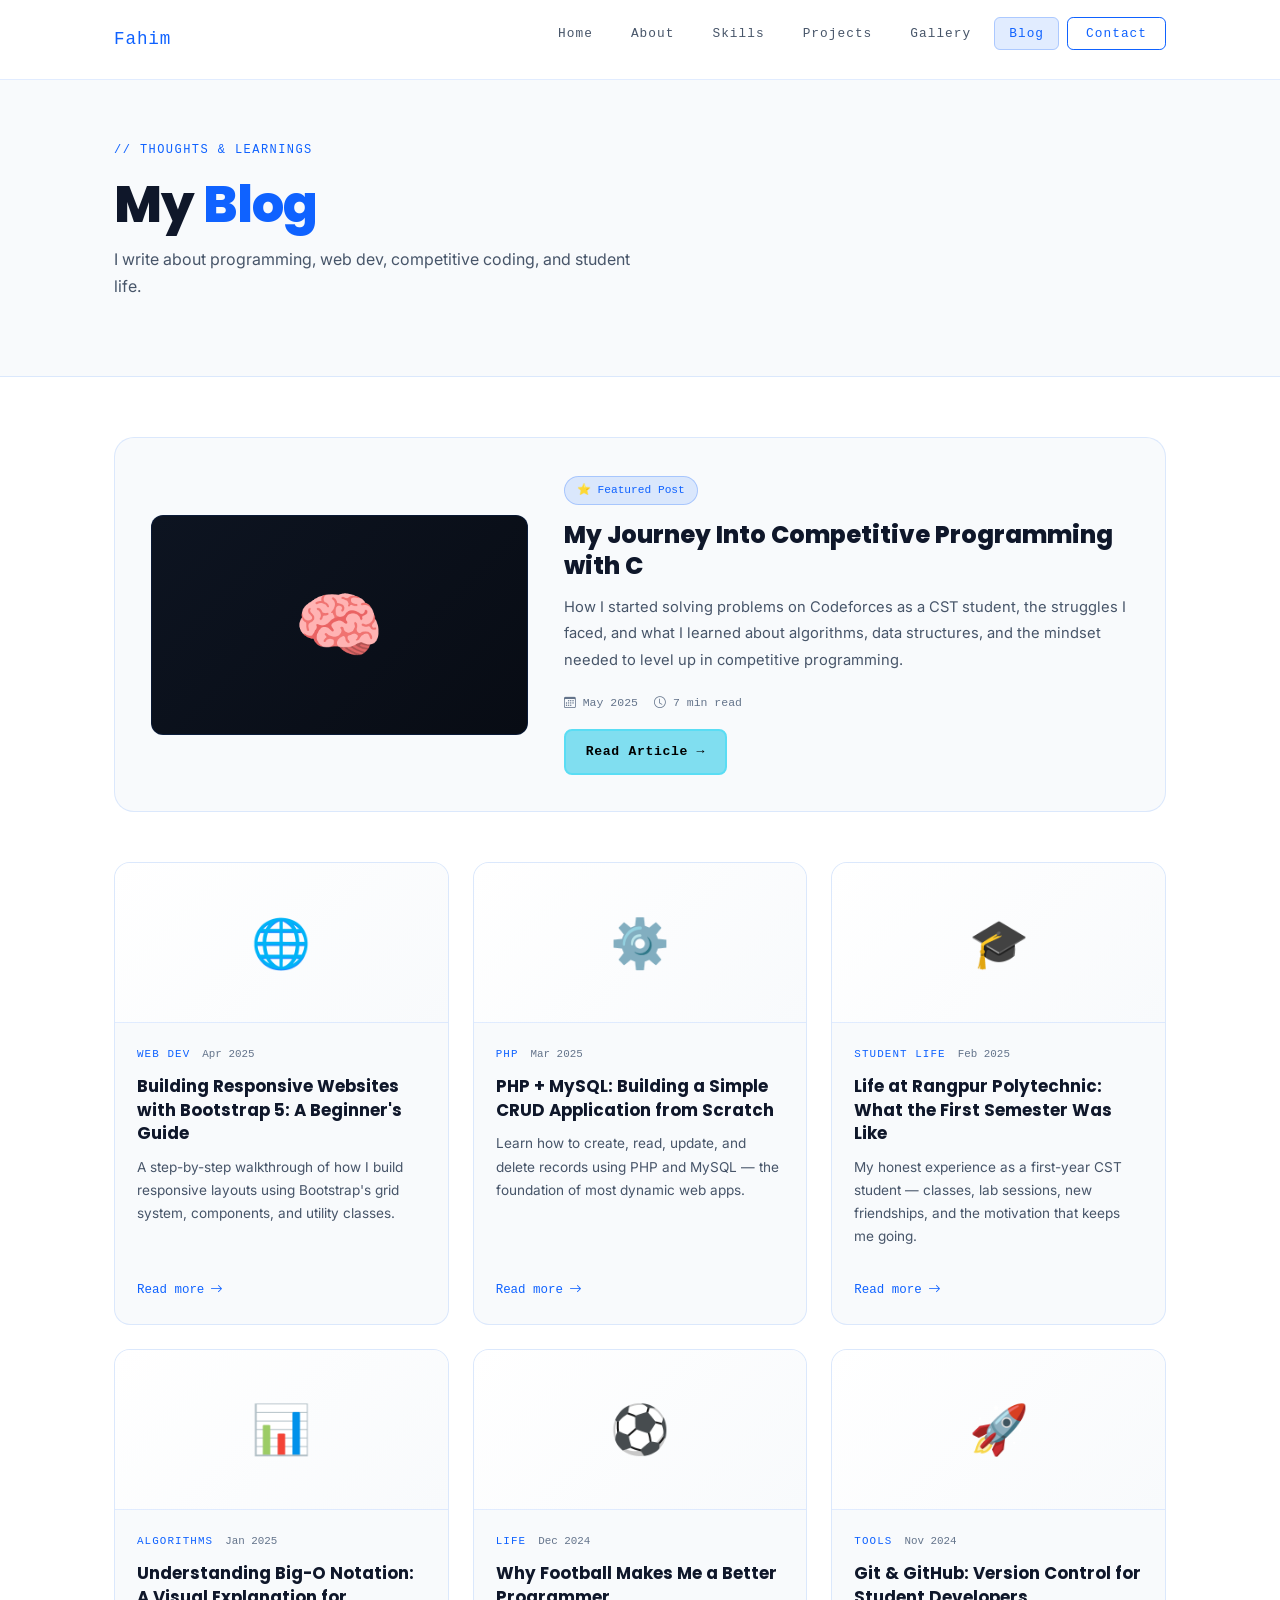
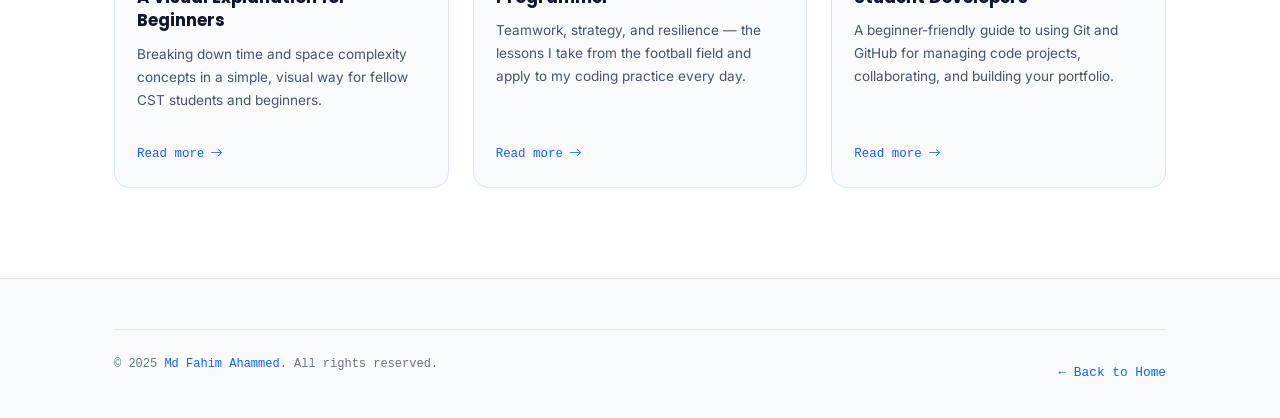
==== commit ac857b3e: "first commit" ====
--- a/blog.html
+++ b/blog.html
@@ -6,7 +6,7 @@
   <title>Blog | Md Fahim Ahammed</title>
   <link href="https://cdn.jsdelivr.net/npm/bootstrap@5.3.2/dist/css/bootstrap.min.css" rel="stylesheet" />
   <link href="https://cdn.jsdelivr.net/npm/bootstrap-icons@1.11.3/font/bootstrap-icons.css" rel="stylesheet" />
-  <link rel="stylesheet" href="../css/style.css" />
+  <link rel="stylesheet" href="css/style.css" />
   <style>
     .page-hero {
       padding: 140px 0 60px;
@@ -93,15 +93,15 @@
 <!-- NAVBAR -->
 <nav class="navbar" id="navbar">
   <div class="container">
-    <a href="../index.html" class="nav-logo">Fahim<span></span></a>
+    <a href="index.html" class="nav-logo">Fahim<span></span></a>
     <ul class="nav-links" id="navLinks">
-      <li><a href="../index.html">Home</a></li>
-      <li><a href="../index.html#about">About</a></li>
-      <li><a href="../index.html#skills">Skills</a></li>
+      <li><a href="index.html">Home</a></li>
+      <li><a href="index.html#about">About</a></li>
+      <li><a href="index.html#skills">Skills</a></li>
       <li><a href="projects.html">Projects</a></li>
       <li><a href="gallery.html">Gallery</a></li>
       <li><a href="blog.html" class="active">Blog</a></li>
-      <li><a href="../index.html#contact" class="nav-cta">Contact</a></li>
+      <li><a href="index.html#contact" class="nav-cta">Contact</a></li>
     </ul>
     <button class="hamburger" id="hamburger"><span></span><span></span><span></span></button>
   </div>
@@ -246,7 +246,7 @@
   <div class="container">
     <div class="footer-bottom">
       <p class="footer-copy">&copy; 2025 <span>Md Fahim Ahammed</span>. All rights reserved.</p>
-      <a href="../index.html" style="font-family:var(--font-mono);font-size:0.8rem;color:var(--accent);text-decoration:none;">← Back to Home</a>
+      <a href="index.html" style="font-family:var(--font-mono);font-size:0.8rem;color:var(--accent);text-decoration:none;">← Back to Home</a>
     </div>
   </div>
 </footer>
@@ -254,6 +254,6 @@
 <a href="#" class="back-top" id="backTop">↑</a>
 
 <script src="https://cdn.jsdelivr.net/npm/bootstrap@5.3.2/dist/js/bootstrap.bundle.min.js"></script>
-<script src="../js/main.js"></script>
+<script src="js/main.js"></script>
 </body>
 </html>
